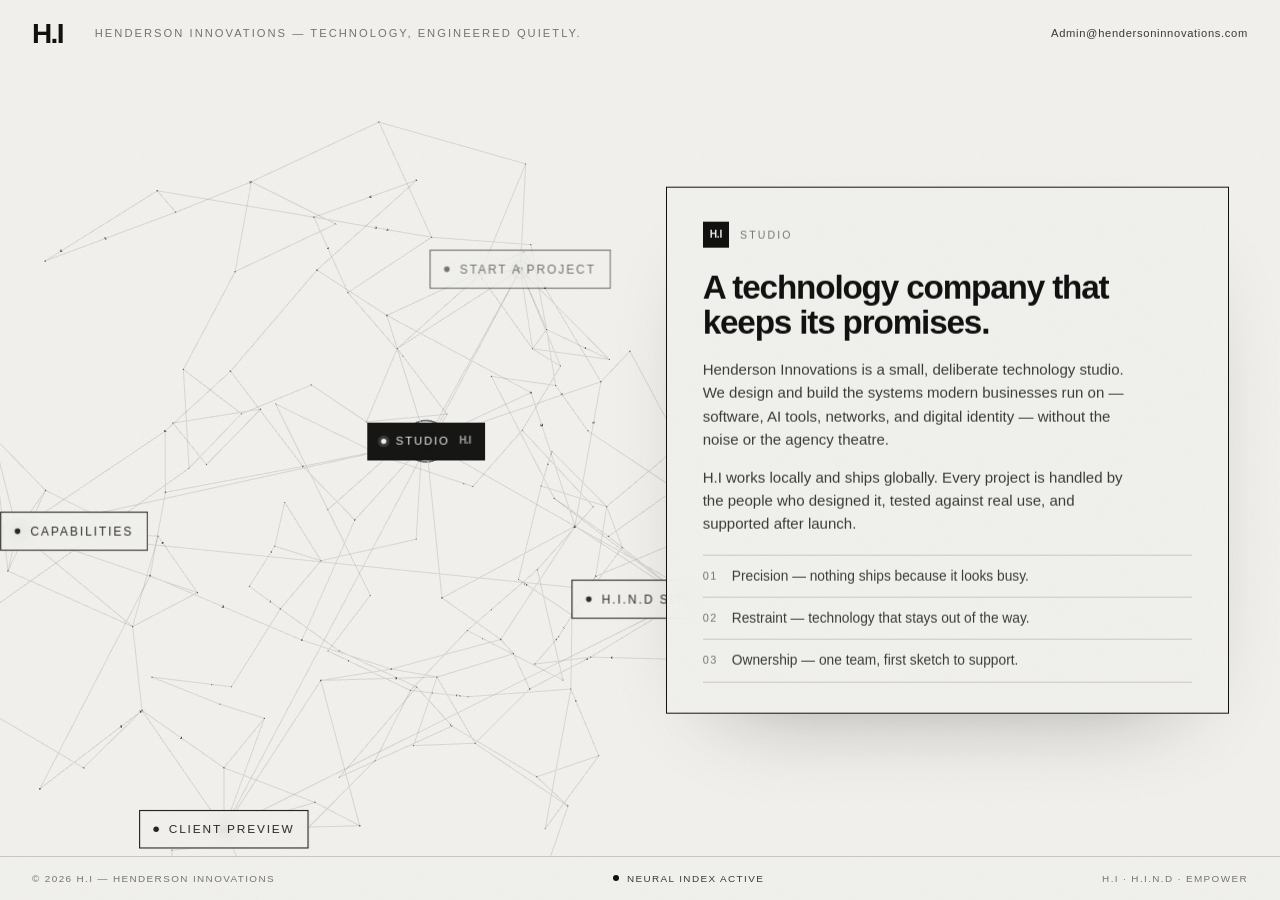
==== index.html @ 3e84b991 "H.I site with H.I.N.D server-authenticated previews (Cloudflare Worker)" ====
<!doctype html>
<html lang="en">
<head>
<meta charset="utf-8">
<meta name="viewport" content="width=device-width, initial-scale=1">
<meta name="theme-color" content="#f2f1ee">
<meta name="color-scheme" content="light">
<title>H.I — Henderson Innovations</title>
<meta name="description" content="H.I — Henderson Innovations. A technology studio in Henderson, Kentucky: software, AI, networks, and H.I.N.D — Henderson Innovations Net Development.">
<link rel="icon" href="data:image/svg+xml,%3Csvg xmlns='http://www.w3.org/2000/svg' viewBox='0 0 64 64'%3E%3Crect width='64' height='64' fill='%23f2f1ee'/%3E%3Ctext x='32' y='46' font-family='Helvetica,Arial,sans-serif' font-size='30' font-weight='700' text-anchor='middle' fill='%23111'%3EH.I%3C/text%3E%3C/svg%3E">
<link rel="stylesheet" href="./styles.css">
</head>
<body class="net-body">

<a class="skip-link" href="#panel">Skip to content</a>
<div class="grain" aria-hidden="true"></div>

<canvas id="hi-net" aria-hidden="true"></canvas>

<header class="net-header">
  <a class="brand" href="#" aria-label="H.I home" data-tab-link="studio"><span class="brand-mark">H.I</span></a>
  <p class="net-tagline">Henderson Innovations — technology, engineered quietly.</p>
  <a class="net-mail" href="mailto:Admin@hendersoninnovations.com">Admin@hendersoninnovations.com</a>
</header>

<nav class="node-labels" id="nodeLabels" aria-label="Sections">
  <button class="node-label" data-tab="studio" type="button"><span class="node-dot"></span><span class="node-text">Studio</span><span class="node-hi">H.I</span></button>
  <button class="node-label" data-tab="capabilities" type="button"><span class="node-dot"></span><span class="node-text">Capabilities</span><span class="node-hi">H.I</span></button>
  <button class="node-label" data-tab="hind" type="button"><span class="node-dot"></span><span class="node-text">H.I.N.D Site</span><span class="node-hi">H.I</span></button>
  <button class="node-label" data-tab="preview" type="button"><span class="node-dot"></span><span class="node-text">Client Preview</span><span class="node-hi">H.I</span></button>
  <button class="node-label" data-tab="contact" type="button"><span class="node-dot"></span><span class="node-text">Start a project</span><span class="node-hi">H.I</span></button>
</nav>

<main class="panel" id="panel">

  <section class="panel-view" data-panel="studio" aria-labelledby="studio-title">
    <div class="panel-label"><span>H.I</span> Studio</div>
    <h1 id="studio-title">A technology company that keeps its promises.</h1>
    <p>Henderson Innovations is a small, deliberate technology studio. We design and build the systems modern businesses run on — software, AI tools, networks, and digital identity — without the noise or the agency theatre.</p>
    <p>H.I works locally and ships globally. Every project is handled by the people who designed it, tested against real use, and supported after launch.</p>
    <ul class="panel-facts">
      <li><span>01</span> Precision — nothing ships because it looks busy.</li>
      <li><span>02</span> Restraint — technology that stays out of the way.</li>
      <li><span>03</span> Ownership — one team, first sketch to support.</li>
    </ul>
  </section>

  <section class="panel-view" data-panel="capabilities" aria-labelledby="cap-title" hidden>
    <div class="panel-label"><span>H.I</span> Capabilities</div>
    <h2 id="cap-title">Four disciplines. One standard.</h2>
    <ul class="cap-list">
      <li><span>H.I 01</span><div><h3>Software &amp; AI</h3><p>Applications, automation, and AI systems built around your operation.</p></div><button class="cap-go" data-goto="contact" type="button">↗</button></li>
      <li><span>H.I 02</span><div><h3>H.I.N.D Site</h3><p>Premium websites for small business, previewed before purchase.</p></div><a class="cap-go" href="hind.html">↗</a></li>
      <li><span>H.I 03</span><div><h3>Networks</h3><p>Connectivity and local infrastructure that simply keeps working.</p></div><button class="cap-go" data-goto="contact" type="button">↗</button></li>
      <li><span>H.I 04</span><div><h3>Identity &amp; Design</h3><p>Monochrome identity systems and interfaces with quiet detail.</p></div><button class="cap-go" data-goto="contact" type="button">↗</button></li>
    </ul>
  </section>

  <section class="panel-view" data-panel="hind" aria-labelledby="hind-title" hidden>
    <div class="panel-label"><span>H.I</span> Division</div>
    <h2 id="hind-title" class="hind-word">H.I.N.D Site</h2>
    <p class="panel-sub">Henderson Innovations Net Development — the web division of H.I.</p>
    <p>Seventy-five local business sites designed, built, and verified. Each one ships with research, a summary, and a private client preview before purchase.</p>
    <div class="stat-row">
      <div><strong>75</strong><span>sites built</span></div>
      <div><strong>08</strong><span>official sites verified</span></div>
      <div><strong>01</strong><span>town: Henderson</span></div>
    </div>
    <div class="panel-actions">
      <a class="btn btn-solid" href="hind.html">Enter H.I.N.D Site</a>
      <a class="btn btn-line" href="./client-preview/">Client preview</a>
    </div>
  </section>

  <section class="panel-view" data-panel="preview" aria-labelledby="preview-title" hidden>
    <div class="panel-label"><span>H.I</span> Client Preview</div>
    <h2 id="preview-title">See your site before you buy it.</h2>
    <p>Every H.I.N.D client receives a private login. Enter your credentials to walk through the finished site — real pages, real content, on any device.</p>
    <div class="panel-actions">
      <a class="btn btn-solid" href="./client-preview/">Enter preview</a>
      <a class="btn btn-line" href="#contact" data-goto="contact">Request access</a>
    </div>
    <p class="fine">Credentials are issued by your H.I contact. Lost them? Email <a href="mailto:Admin@hendersoninnovations.com">Admin@hendersoninnovations.com</a>.</p>
  </section>

  <section class="panel-view panel-view--chat" data-panel="contact" aria-labelledby="contact-title" hidden>
    <div class="panel-label"><span>H.I</span> Start a project</div>
    <h2 id="contact-title">Tell H.I what you're building.</h2>
    <div class="chat-widget" role="region" aria-label="Project intake chatbot">
      <div class="chat-header">
        <div class="chat-avatar" aria-hidden="true">H.I</div>
        <div>
          <div class="chat-title">Henderson Innovations</div>
          <div class="chat-status"><span class="dot"></span> Online · replies within a day</div>
        </div>
        <button class="chat-reset" id="chatReset" type="button" aria-label="Restart chat">Restart</button>
      </div>
      <div class="chat-messages" id="chatMessages" aria-live="polite"></div>
      <form class="chat-input-row" id="chatForm" autocomplete="off">
        <input id="chatInput" type="text" placeholder="Type your answer…" aria-label="Your answer" required>
        <button type="submit" class="chat-send" aria-label="Send">Send</button>
      </form>
    </div>
  </section>

</main>

<footer class="net-footer">
  <span>© <span id="year"></span> H.I — Henderson Innovations</span>
  <span class="net-status"><span class="pulse"></span> Neural index active</span>
  <span>H.I · H.I.N.D · Empower</span>
</footer>

<script src="./app.js"></script>
<script type="module" src="./main.js"></script>
</body>
</html>
---- styles.css ----
/* H.I — Henderson Innovations
   Monochrome editorial system. Paper, ink, hairlines, a neural index. */

:root{
  --paper:#f2f1ee;
  --paper-2:#e9e8e4;
  --ink:#111110;
  --ink-soft:#3a3a37;
  --muted:#76746e;
  --line:#c9c7c0;
  --line-strong:#111110;
  --max:1360px;
  --sans:"Helvetica Neue", Helvetica, Arial, "Segoe UI", sans-serif;
}

*{box-sizing:border-box}
html{scroll-behavior:smooth}
body{
  margin:0;
  font-family:var(--sans);
  color:var(--ink);
  background:var(--paper);
  line-height:1.55;
  -webkit-font-smoothing:antialiased;
  text-rendering:optimizeLegibility;
}
body.net-body{height:100vh;overflow:hidden}
::selection{background:var(--ink);color:var(--paper)}
img{max-width:100%;display:block}
a{color:inherit;text-decoration:none}
button{font:inherit;cursor:pointer;border:none;background:none;color:inherit}
ul,ol{margin:0;padding:0;list-style:none}
h1,h2,h3{font-weight:600;line-height:1.06;margin:0;letter-spacing:-.025em}
p{margin:0 0 1rem;color:var(--ink-soft)}
em{font-style:normal;border-bottom:2px solid var(--ink)}
[hidden]{display:none !important}

.grain{
  position:fixed;inset:0;z-index:999;pointer-events:none;opacity:.2;
  background-image:url("data:image/svg+xml,%3Csvg xmlns='http://www.w3.org/2000/svg' width='140' height='140'%3E%3Cfilter id='n'%3E%3CfeTurbulence type='fractalNoise' baseFrequency='.85' numOctaves='3' stitchTiles='stitch'/%3E%3C/filter%3E%3Crect width='140' height='140' filter='url(%23n)' opacity='.28'/%3E%3C/svg%3E");
  mix-blend-mode:multiply;
}

.container{max-width:var(--max);margin:0 auto;padding:0 32px}
.skip-link{position:absolute;left:-9999px;top:0;background:var(--ink);color:var(--paper);padding:10px 14px;z-index:1000}
.skip-link:focus{left:0}

/* ---------------- neural canvas ---------------- */
#hi-net{position:fixed;inset:0;width:100%;height:100%;z-index:0;pointer-events:none}

.net-header{
  position:fixed;top:0;left:0;right:0;z-index:20;
  display:flex;align-items:center;gap:24px;
  padding:20px 32px;pointer-events:none;
}
.net-header a{pointer-events:auto}
.brand{display:flex;align-items:baseline}
.brand-mark{font-size:1.75rem;font-weight:700;letter-spacing:-.06em;line-height:1}
.net-tagline{
  margin:0 auto 0 8px;font-size:.7rem;letter-spacing:.18em;text-transform:uppercase;
  color:var(--muted);white-space:nowrap;overflow:hidden;text-overflow:ellipsis;
}
.net-mail{font-size:.7rem;letter-spacing:.06em;color:var(--ink-soft);border-bottom:1px solid transparent}
.net-mail:hover{border-color:var(--ink)}

.node-labels{position:fixed;inset:0;z-index:6;pointer-events:none}
.node-label{
  position:absolute;display:inline-flex;align-items:center;gap:9px;
  transform:translate(-50%,-50%) scale(var(--s,1));
  transform-origin:center;white-space:nowrap;pointer-events:auto;
  padding:8px 12px;border:1px solid var(--line-strong);background:rgba(242,241,238,.9);
  font-size:.67rem;letter-spacing:.16em;text-transform:uppercase;
  transition:background .2s,color .2s,border-color .2s,opacity .2s;
  backdrop-filter:blur(6px);
}
.node-label:hover{background:var(--ink);color:var(--paper)}
.node-dot{width:5px;height:5px;border-radius:50%;background:var(--ink);flex:0 0 auto}
.node-label:hover .node-dot{background:var(--paper)}
.node-hi{display:none;font-weight:700;letter-spacing:-.04em;font-size:.6rem;opacity:.65}
.node-label.is-active{background:var(--ink);color:var(--paper);border-color:var(--ink)}
.node-label.is-active .node-dot{background:var(--paper);box-shadow:0 0 0 3px rgba(242,241,238,.16)}
.node-label.is-active .node-hi{display:inline}

/* ---------------- panel ---------------- */
.panel{
  position:fixed;z-index:10;right:4vw;top:50%;transform:translateY(-50%);
  width:min(44vw,570px);max-height:76vh;overflow:auto;
  background:rgba(242,241,238,.93);backdrop-filter:blur(18px);
  border:1px solid var(--line-strong);
  padding:34px 36px 30px;
  box-shadow:0 40px 90px -60px rgba(17,17,16,.45);
  scrollbar-width:thin;
}
.panel-label{
  display:flex;align-items:center;gap:11px;margin-bottom:22px;
  font-size:.66rem;letter-spacing:.2em;text-transform:uppercase;color:var(--muted);
}
.panel-label span{
  display:inline-grid;place-items:center;background:var(--ink);color:var(--paper);
  font-size:.64rem;font-weight:700;letter-spacing:-.02em;padding:5px 7px;
}
.panel h1{font-size:clamp(1.9rem,2.6vw,2.7rem);margin-bottom:1.1rem;letter-spacing:-.035em}
.panel h2{font-size:clamp(1.7rem,2.4vw,2.4rem);margin-bottom:1rem;letter-spacing:-.03em}
.panel p{font-size:.94rem;max-width:52ch;margin-bottom:.9rem}
.panel-view{animation:none}
.panel-enter{animation:panelIn .5s cubic-bezier(.2,.7,.2,1) both}
@keyframes panelIn{from{opacity:0;transform:translateY(10px)}to{opacity:1;transform:none}}

.panel-facts{margin-top:1.2rem;border-top:1px solid var(--line)}
.panel-facts li{
  display:flex;gap:14px;padding:10px 0;border-bottom:1px solid var(--line);
  font-size:.86rem;color:var(--ink-soft);
}
.panel-facts span{font-size:.68rem;letter-spacing:.14em;color:var(--muted);padding-top:2px}

.cap-list{border-top:1px solid var(--line-strong);margin-top:1.2rem}
.cap-list li{display:flex;align-items:center;gap:18px;padding:14px 0;border-bottom:1px solid var(--line)}
.cap-list li>span{font-size:.66rem;letter-spacing:.14em;color:var(--muted);width:52px;flex:0 0 auto}
.cap-list li>div{flex:1;min-width:0}
.cap-list h3{font-size:1rem;margin-bottom:2px}
.cap-list p{font-size:.82rem;margin:0;color:var(--muted)}
.cap-go{
  font-size:1rem;width:34px;height:34px;display:grid;place-items:center;
  border:1px solid var(--line);transition:background .2s,color .2s,border-color .2s;flex:0 0 auto;
}
.cap-go:hover{background:var(--ink);color:var(--paper);border-color:var(--ink)}

.hind-word{letter-spacing:-.05em}
.panel-sub{font-size:.92rem;color:var(--ink);margin-bottom:1rem}
.stat-row{display:grid;grid-template-columns:repeat(3,1fr);border-top:1px solid var(--line-strong);margin:1.4rem 0}
.stat-row>div{padding:14px 14px 12px 0;border-right:1px solid var(--line)}
.stat-row>div:last-child{border-right:0}
.stat-row strong{display:block;font-size:1.9rem;font-weight:600;letter-spacing:-.04em;line-height:1}
.stat-row span{font-size:.68rem;letter-spacing:.12em;text-transform:uppercase;color:var(--muted)}
.panel-actions{display:flex;gap:10px;flex-wrap:wrap;margin-top:1.3rem}
.fine{font-size:.76rem;color:var(--muted);margin-top:1.2rem}
.fine a{border-bottom:1px solid var(--ink);color:var(--ink)}

/* ---------------- buttons ---------------- */
.btn{
  display:inline-flex;align-items:center;gap:10px;justify-content:center;
  padding:13px 20px;font-size:.7rem;letter-spacing:.14em;text-transform:uppercase;
  border:1px solid var(--ink);transition:background .2s,color .2s,transform .2s;
}
.btn-solid{background:var(--ink);color:var(--paper)}
.btn-solid:hover{transform:translateY(-2px)}
.btn-line{background:transparent;color:var(--ink)}
.btn-line:hover{background:var(--ink);color:var(--paper)}

/* ---------------- chat ---------------- */
.panel-view--chat h2{margin-bottom:1rem}
.chat-widget{border:1px solid var(--line-strong);display:flex;flex-direction:column;height:340px;background:var(--paper)}
.chat-header{display:flex;align-items:center;gap:12px;padding:12px 14px;border-bottom:1px solid var(--line-strong)}
.chat-avatar{width:38px;height:38px;display:grid;place-items:center;background:var(--ink);color:var(--paper);font-size:.66rem;font-weight:700;letter-spacing:-.04em}
.chat-title{font-size:.84rem;font-weight:600}
.chat-status{font-size:.66rem;color:var(--muted);display:flex;align-items:center;gap:6px}
.dot{width:5px;height:5px;background:var(--ink);display:inline-block;border-radius:50%}
.chat-reset{margin-left:auto;font-size:.62rem;letter-spacing:.12em;text-transform:uppercase;color:var(--muted);border-bottom:1px solid transparent}
.chat-reset:hover{color:var(--ink);border-color:var(--ink)}
.chat-messages{flex:1;overflow-y:auto;padding:14px;display:flex;flex-direction:column;gap:9px}
.msg{max-width:86%;padding:9px 12px;font-size:.84rem;line-height:1.45;animation:pop .2s ease}
.msg.bot{align-self:flex-start;background:var(--paper-2);color:var(--ink);border:1px solid var(--line)}
.msg.user{align-self:flex-end;background:var(--ink);color:var(--paper)}
.msg.typing{align-self:flex-start;background:transparent;border:1px dashed var(--line);color:var(--muted);font-size:.78rem}
.msg a{color:inherit;text-decoration:underline;text-underline-offset:3px}
@keyframes pop{from{opacity:0;transform:translateY(4px)}to{opacity:1;transform:none}}
.chat-input-row{display:flex;border-top:1px solid var(--line-strong)}
#chatInput{flex:1;padding:13px 14px;border:0;background:transparent;font:inherit;font-size:.86rem;outline:none;color:var(--ink)}
#chatInput::placeholder{color:var(--muted)}
.chat-send{padding:0 20px;background:var(--ink);color:var(--paper);font-size:.64rem;letter-spacing:.14em;text-transform:uppercase}
.chat-send:hover{opacity:.85}
.summary{background:var(--paper-2);border:1px solid var(--line);padding:12px 14px;font-size:.8rem;white-space:pre-wrap;margin-top:6px;overflow-x:auto}
.summary-actions{display:flex;gap:8px;margin-top:8px;flex-wrap:wrap}
.summary-actions .btn{padding:8px 12px;font-size:.62rem}
.msg .btn-primary,.summary-actions .btn-primary{background:var(--ink);color:var(--paper);border:1px solid var(--ink)}
.msg .btn-ghost,.summary-actions .btn-ghost{background:transparent;color:var(--ink);border:1px solid var(--ink)}

/* ---------------- footer ---------------- */
.net-footer{
  position:fixed;left:0;right:0;bottom:0;z-index:20;
  display:flex;justify-content:space-between;gap:18px;
  padding:14px 32px;font-size:.62rem;letter-spacing:.14em;text-transform:uppercase;color:var(--muted);
  border-top:1px solid var(--line);background:rgba(242,241,238,.86);backdrop-filter:blur(10px);
}
.net-status{display:flex;align-items:center;gap:8px;color:var(--ink-soft)}
.pulse{width:6px;height:6px;border-radius:50%;background:var(--ink);animation:pulse 2.4s ease-in-out infinite}
@keyframes pulse{0%,100%{opacity:.25}50%{opacity:1}}

/* ---------------- document pages (H.I.N.D) ---------------- */
.doc{overflow-x:hidden}
.doc .topbar{position:sticky;top:0;z-index:50;background:rgba(242,241,238,.92);backdrop-filter:blur(10px);border-bottom:1px solid var(--line)}
.nav{display:flex;align-items:center;gap:26px;padding:16px 0}
.nav-links{display:flex;gap:24px;margin-left:auto;font-size:.72rem;letter-spacing:.16em;text-transform:uppercase}
.nav-links a{color:var(--ink-soft);padding-bottom:3px;border-bottom:1px solid transparent}
.nav-links a:hover{color:var(--ink);border-color:var(--ink)}
.nav-cta{font-size:.66rem;letter-spacing:.14em;text-transform:uppercase;border:1px solid var(--ink);padding:9px 14px}
.nav-cta:hover{background:var(--ink);color:var(--paper)}

.doc-hero{padding:clamp(48px,8vw,110px) 0 clamp(40px,6vw,80px);border-bottom:1px solid var(--line)}
.doc-lockup{display:flex;align-items:flex-end;gap:clamp(24px,4vw,64px);flex-wrap:wrap;margin-bottom:clamp(30px,5vw,60px)}
.doc-mark{font-size:clamp(4.5rem,13vw,12rem);line-height:.8;font-weight:700;letter-spacing:-.075em}
.doc-meta{padding-bottom:8px}
.doc-name{font-size:clamp(.72rem,1.1vw,.9rem);letter-spacing:.3em;text-transform:uppercase;margin:0 0 .6rem;color:var(--ink)}
.doc-sub{font-size:clamp(1.2rem,2.4vw,2rem);font-weight:300;margin:0;color:var(--ink)}
.doc-hero h1{max-width:16ch;margin:1.2rem 0 1.2rem}
.doc-hero .lede{font-size:1.05rem;max-width:60ch}
.eyebrow{font-size:.7rem;letter-spacing:.2em;text-transform:uppercase;color:var(--muted);margin:0 0 1rem}
.doc-actions{display:flex;gap:12px;flex-wrap:wrap;margin-top:1.6rem}

.doc-section{padding:clamp(56px,7vw,96px) 0;border-bottom:1px solid var(--line)}
.doc-label{display:flex;align-items:center;gap:11px;margin-bottom:2rem;font-size:.66rem;letter-spacing:.2em;text-transform:uppercase;color:var(--muted)}
.doc-label span{background:var(--ink);color:var(--paper);padding:5px 7px;font-weight:700;letter-spacing:-.02em;font-size:.64rem}
.doc-section h2{max-width:22ch;margin-bottom:2rem}
.doc-grid{display:grid;grid-template-columns:repeat(3,1fr);border-top:1px solid var(--line-strong)}
.doc-grid>div{padding:22px 26px 10px 0;border-right:1px solid var(--line)}
.doc-grid>div:last-child{border-right:0}
.doc-grid h3{margin-bottom:6px}
.doc-grid p{font-size:.88rem;margin:0;color:var(--muted)}

.stat-band{display:grid;grid-template-columns:repeat(3,1fr);border-top:1px solid var(--line-strong);border-bottom:1px solid var(--line)}
.stat-band>div{padding:26px 26px 22px 0;border-right:1px solid var(--line)}
.stat-band>div:last-child{border-right:0}
.stat-band strong{display:block;font-size:clamp(2.2rem,5vw,4rem);font-weight:600;letter-spacing:-.05em;line-height:1}
.stat-band span{font-size:.68rem;letter-spacing:.14em;text-transform:uppercase;color:var(--muted)}

.client-marquee{overflow:hidden;border-bottom:1px solid var(--line);padding:16px 0;background:var(--paper-2)}
.client-track{display:flex;gap:48px;width:max-content;animation:marquee 60s linear infinite;white-space:nowrap;font-size:.72rem;letter-spacing:.16em;text-transform:uppercase;color:var(--ink-soft);padding-left:32px}
@keyframes marquee{from{transform:translateX(0)}to{transform:translateX(-50%)}}

.doc-footer{background:var(--ink);color:var(--paper);padding:clamp(40px,6vw,70px) 0 26px}
.doc-footer .footer-top{display:flex;align-items:flex-end;justify-content:space-between;gap:32px;flex-wrap:wrap;margin-bottom:36px}
.doc-footer .footer-mark{font-size:clamp(5rem,14vw,11rem);font-weight:700;letter-spacing:-.075em;line-height:.75}
.doc-footer .footer-meta{text-align:right}
.doc-footer .footer-brand{font-size:.72rem;letter-spacing:.3em;text-transform:uppercase;margin-bottom:10px}
.doc-footer .footer-copy{color:#a9a7a0;font-size:.85rem;margin:0 0 8px}
.doc-footer .footer-mail{border-bottom:1px solid var(--paper);padding-bottom:2px;font-size:.9rem}
.doc-footer .footer-bottom{display:flex;justify-content:space-between;gap:16px;flex-wrap:wrap;border-top:1px solid rgba(242,241,238,.22);padding-top:16px;font-size:.62rem;letter-spacing:.14em;text-transform:uppercase;color:#a9a7a0}

/* ---------------- focus ---------------- */
a:focus-visible,button:focus-visible,input:focus-visible{outline:1px solid var(--ink);outline-offset:3px}
.doc-footer a:focus-visible{outline-color:var(--paper)}

/* ---------------- responsive ---------------- */
@media (max-width:1100px){
  .panel{width:min(48vw,540px);right:3vw;padding:28px 30px}
  .net-tagline{display:none}
}
@media (max-width:900px){
  body.net-body{overflow:auto}
  .panel{
    position:fixed;left:0;right:0;bottom:44px;top:auto;transform:none;
    width:100%;max-height:56vh;border-left:0;border-right:0;
  }
  .net-footer{position:fixed}
  .node-label{padding:7px 10px;font-size:.6rem}
  .doc-grid,.stat-band{grid-template-columns:1fr}
  .doc-grid>div,.stat-band>div{border-right:0;border-top:1px solid var(--line);padding:16px 0}
  .doc-grid>div:first-child,.stat-band>div:first-child{border-top:0}
  .nav-links{display:none}
  .doc-footer .footer-meta{text-align:left}
}
@media (max-width:560px){
  .net-header{padding:16px 20px}
  .net-mail{display:none}
  .panel{padding:22px 20px;max-height:58vh;bottom:40px}
  .net-footer{padding:11px 20px;font-size:.56rem}
  .net-footer span:first-child{display:none}
  .stat-row strong{font-size:1.5rem}
  .nav-cta{display:none}
  .container{padding:0 20px}
}
@media (prefers-reduced-motion:reduce){
  html{scroll-behavior:auto}
  .client-track,.marquee-track{animation:none}
  .msg{animation:none}
  .pulse{animation:none}
  .panel-enter{animation:none}
}
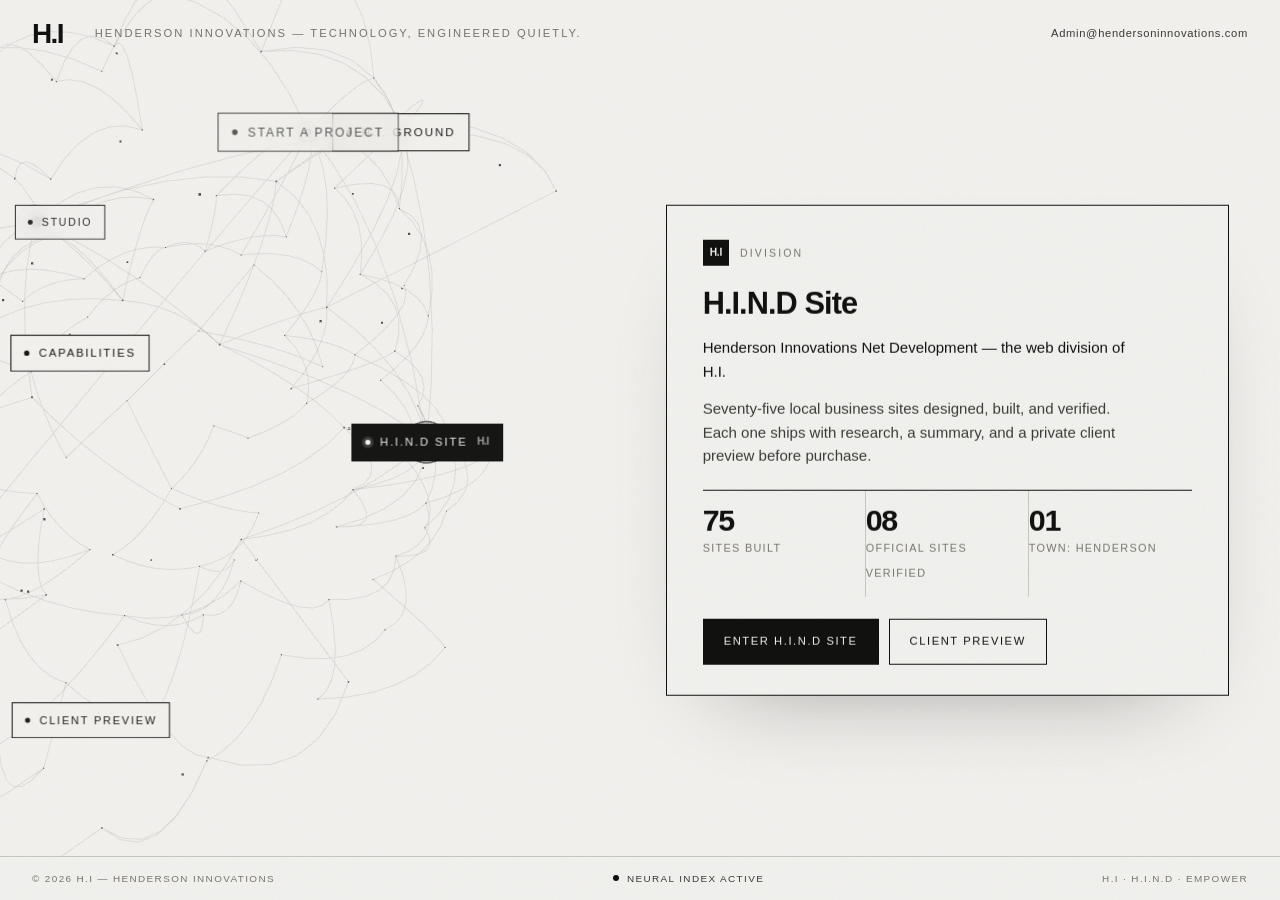
==== commit f5da159b: "Secure H.I.N.D previews, H.I. Ground focus, smoother/mobile neural navigation" ====
--- a/index.html
+++ b/index.html
@@ -23,10 +23,20 @@
   <a class="net-mail" href="mailto:Admin@hendersoninnovations.com">Admin@hendersoninnovations.com</a>
 </header>
 
+<nav class="mobile-tabs" aria-label="Sections">
+  <button data-tab="hind" type="button">H.I.N.D Site</button>
+  <button data-tab="ground" type="button">H.I. Ground</button>
+  <button data-tab="studio" type="button">Studio</button>
+  <button data-tab="capabilities" type="button">Capabilities</button>
+  <button data-tab="preview" type="button">Preview</button>
+  <button data-tab="contact" type="button">Start</button>
+</nav>
+
 <nav class="node-labels" id="nodeLabels" aria-label="Sections">
   <button class="node-label" data-tab="studio" type="button"><span class="node-dot"></span><span class="node-text">Studio</span><span class="node-hi">H.I</span></button>
   <button class="node-label" data-tab="capabilities" type="button"><span class="node-dot"></span><span class="node-text">Capabilities</span><span class="node-hi">H.I</span></button>
   <button class="node-label" data-tab="hind" type="button"><span class="node-dot"></span><span class="node-text">H.I.N.D Site</span><span class="node-hi">H.I</span></button>
+  <button class="node-label" data-tab="ground" type="button"><span class="node-dot"></span><span class="node-text">H.I. Ground</span><span class="node-hi">H.I</span></button>
   <button class="node-label" data-tab="preview" type="button"><span class="node-dot"></span><span class="node-text">Client Preview</span><span class="node-hi">H.I</span></button>
   <button class="node-label" data-tab="contact" type="button"><span class="node-dot"></span><span class="node-text">Start a project</span><span class="node-hi">H.I</span></button>
 </nav>
@@ -72,6 +82,17 @@
     </div>
   </section>
 
+  <section class="panel-view" data-panel="ground" aria-labelledby="ground-title" hidden>
+    <div class="panel-label"><span>H.I</span> Internal</div>
+    <h2 id="ground-title">H.I. Ground</h2>
+    <p class="panel-sub">Client relations workspace — private to staff.</p>
+    <p>Every client, preview login, appointment, task, and research file in one ledger. Protected by staff credentials; never public.</p>
+    <div class="panel-actions">
+      <a class="btn btn-solid" href="http://localhost:9100/" target="_blank" rel="noopener">Sign in to H.I. Ground</a>
+    </div>
+    <p class="fine">Local-only. Available on this Mac at <code>localhost:9100</code>.</p>
+  </section>
+
   <section class="panel-view" data-panel="preview" aria-labelledby="preview-title" hidden>
     <div class="panel-label"><span>H.I</span> Client Preview</div>
     <h2 id="preview-title">See your site before you buy it.</h2>
--- a/styles.css
+++ b/styles.css
@@ -276,3 +276,30 @@
   .pulse{animation:none}
   .panel-enter{animation:none}
 }
+
+/* mobile section rail — the network labels are replaced by a usable chip rail */
+.mobile-tabs{display:none}
+.node-label{transition:left .12s linear, top .12s linear, background .2s, color .2s, border-color .2s, opacity .2s}
+@media (max-width:900px){
+  .node-labels{display:none}
+  .mobile-tabs{
+    display:flex;position:fixed;left:0;right:0;top:64px;z-index:14;gap:7px;
+    padding:9px 16px;overflow-x:auto;scrollbar-width:none;-webkit-overflow-scrolling:touch;
+    background:rgba(242,241,238,.94);backdrop-filter:blur(10px);border-bottom:1px solid var(--line);
+  }
+  .mobile-tabs::-webkit-scrollbar{display:none}
+  .mobile-tabs button{
+    flex:0 0 auto;white-space:nowrap;font-size:.6rem;letter-spacing:.13em;text-transform:uppercase;
+    padding:9px 11px;border:1px solid var(--line);color:var(--ink-soft);background:transparent;
+  }
+  .mobile-tabs button.is-active{background:var(--ink);color:var(--paper);border-color:var(--ink)}
+  .panel{
+    bottom:40px;max-height:calc(100vh - 210px);padding:24px 20px 26px;
+    border-left:0;border-right:0;border-bottom:0;
+  }
+  .panel h1{font-size:1.65rem}
+  .panel h2{font-size:1.5rem}
+  .panel p{font-size:.9rem}
+  .chat-widget{height:300px}
+  .node-labels{pointer-events:none}
+}
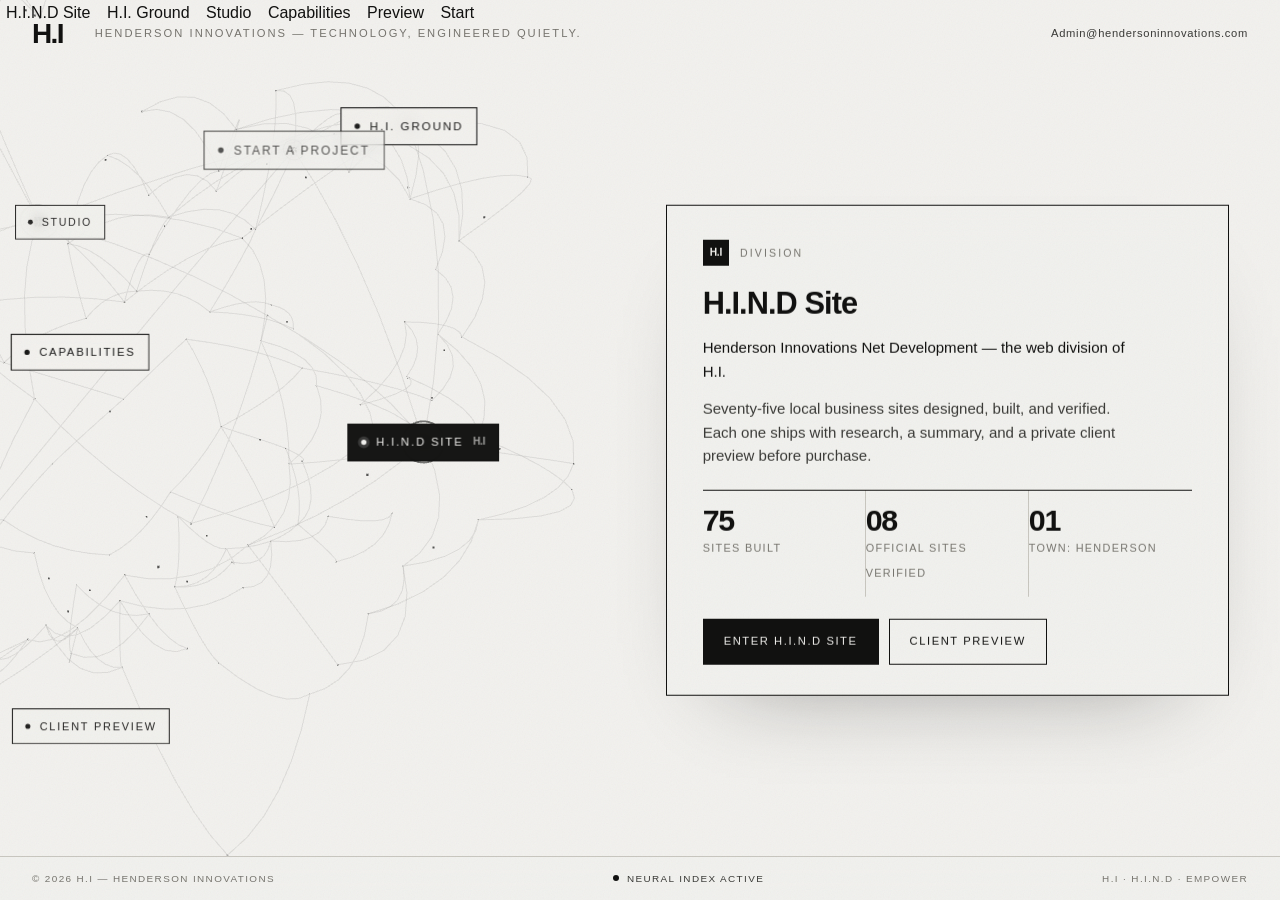
==== commit 3e1230d9: "Rebuild mobile layout: scroll hero, sticky section rail, content sheet" ====
--- a/index.html
+++ b/index.html
@@ -40,6 +40,14 @@
   <button class="node-label" data-tab="preview" type="button"><span class="node-dot"></span><span class="node-text">Client Preview</span><span class="node-hi">H.I</span></button>
   <button class="node-label" data-tab="contact" type="button"><span class="node-dot"></span><span class="node-text">Start a project</span><span class="node-hi">H.I</span></button>
 </nav>
+
+<div class="mobile-hero" aria-hidden="true">
+  <p class="mh-hi">H.I</p>
+  <span class="mh-rule"></span>
+  <p class="mh-name">Henderson Innovations</p>
+  <p class="mh-sub">Empower</p>
+  <p class="mh-hint">Scroll to explore <span aria-hidden="true">↓</span></p>
+</div>
 
 <main class="panel" id="panel">
 
--- a/styles.css
+++ b/styles.css
@@ -277,15 +277,24 @@
   .panel-enter{animation:none}
 }
 
-/* mobile section rail — the network labels are replaced by a usable chip rail */
-.mobile-tabs{display:none}
-.node-label{transition:left .12s linear, top .12s linear, background .2s, color .2s, border-color .2s, opacity .2s}
+/* mobile — scroll-based hero and sheet */
+.mobile-hero{display:none}
 @media (max-width:900px){
-  .node-labels{display:none}
+  body.net-body{height:auto;overflow-y:auto;overflow-x:hidden}
+  #hi-net{position:fixed;height:100svh}
+  .net-header{
+    position:sticky;top:0;z-index:22;padding:14px 20px;gap:10px;
+    background:rgba(242,241,238,.94);backdrop-filter:blur(8px);
+    border-bottom:1px solid var(--line);
+  }
+  .brand-mark{font-size:1.55rem}
+  .net-tagline,.net-mail{display:none}
+  .net-header .brand{margin-right:auto}
+
   .mobile-tabs{
-    display:flex;position:fixed;left:0;right:0;top:64px;z-index:14;gap:7px;
+    display:flex;position:sticky;top:57px;z-index:21;gap:7px;
     padding:9px 16px;overflow-x:auto;scrollbar-width:none;-webkit-overflow-scrolling:touch;
-    background:rgba(242,241,238,.94);backdrop-filter:blur(10px);border-bottom:1px solid var(--line);
+    background:rgba(242,241,238,.96);backdrop-filter:blur(8px);border-bottom:1px solid var(--line);
   }
   .mobile-tabs::-webkit-scrollbar{display:none}
   .mobile-tabs button{
@@ -293,13 +302,40 @@
     padding:9px 11px;border:1px solid var(--line);color:var(--ink-soft);background:transparent;
   }
   .mobile-tabs button.is-active{background:var(--ink);color:var(--paper);border-color:var(--ink)}
+
+  .mobile-hero{
+    display:flex;flex-direction:column;justify-content:center;
+    min-height:calc(88svh - 115px);padding:0 20px 18px;position:relative;z-index:1;pointer-events:none;
+  }
+  .mh-hi{font-size:clamp(7.5rem,42vw,14rem);line-height:.75;font-weight:700;letter-spacing:-.08em;margin:0;color:var(--ink)}
+  .mh-rule{display:block;height:1px;background:var(--ink);width:100%;margin:20px 0 16px}
+  .mh-name{font-size:.68rem;letter-spacing:.32em;text-transform:uppercase;margin:0 0 6px;color:var(--ink)}
+  .mh-sub{font-size:clamp(1.5rem,7vw,2.2rem);font-weight:300;margin:0;color:var(--ink)}
+  .mh-hint{margin:auto 0 10px;font-size:.6rem;letter-spacing:.2em;text-transform:uppercase;color:var(--muted)}
+  .mh-hint span{color:var(--ink)}
+
+  .node-labels{display:none}
   .panel{
-    bottom:40px;max-height:calc(100vh - 210px);padding:24px 20px 26px;
-    border-left:0;border-right:0;border-bottom:0;
-  }
-  .panel h1{font-size:1.65rem}
-  .panel h2{font-size:1.5rem}
+    position:relative;z-index:2;left:auto;right:auto;top:auto;bottom:auto;transform:none;
+    width:auto;max-height:none;overflow:visible;margin:0 12px 18px;padding:24px 20px 26px;
+    background:var(--paper);backdrop-filter:none;box-shadow:none;border:1px solid var(--ink);
+    scroll-margin-top:120px;
+  }
+  .panel h1{font-size:1.62rem;line-height:1.1}
+  .panel h2{font-size:1.5rem;line-height:1.12}
   .panel p{font-size:.9rem}
-  .chat-widget{height:300px}
-  .node-labels{pointer-events:none}
-}
+  .panel-label{margin-bottom:16px}
+  .panel-actions{flex-direction:column;align-items:stretch}
+  .panel-actions .btn{width:100%}
+  .stat-row strong{font-size:1.55rem}
+  .cap-list li{gap:12px;padding:12px 0}
+  .cap-list p{font-size:.78rem}
+  .chat-widget{height:330px}
+  .net-footer{position:static;background:var(--ink);color:#a9a7a0;border-top:0;padding:16px 20px;font-size:.55rem}
+  .net-footer .net-status{color:#d8d6cf}
+  .net-footer .pulse{background:var(--paper)}
+  .net-footer span:first-child{display:none}
+}
+@media (max-width:560px){
+  .panel{margin:0 0 0;border-left:0;border-right:0;border-bottom:0;padding:22px 20px 26px}
+}
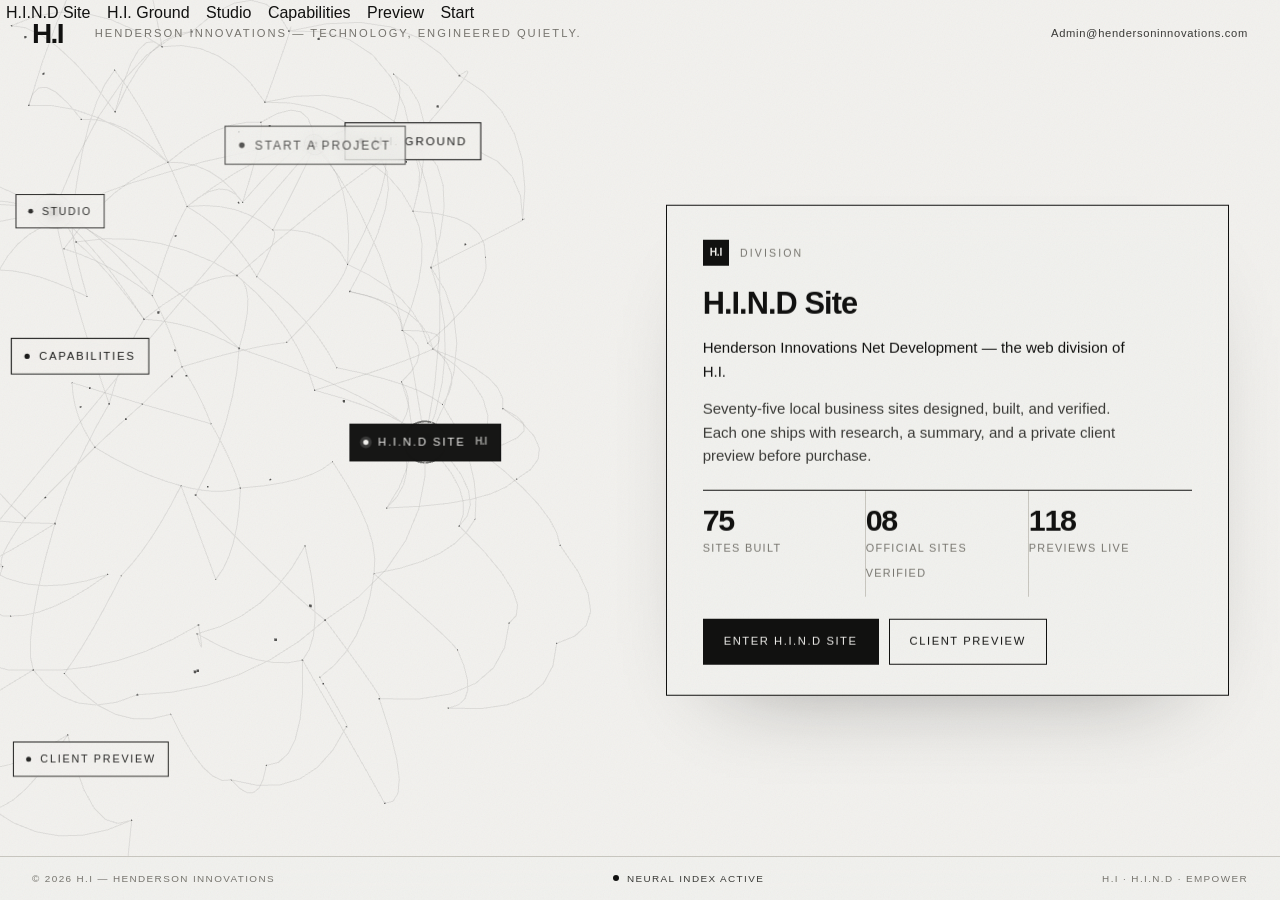
==== commit 96bcef4c: "Migrate previews to Cloudflare Pages, 118 client previews, funnel CRM link" ====
--- a/index.html
+++ b/index.html
@@ -82,7 +82,7 @@
     <div class="stat-row">
       <div><strong>75</strong><span>sites built</span></div>
       <div><strong>08</strong><span>official sites verified</span></div>
-      <div><strong>01</strong><span>town: Henderson</span></div>
+      <div><strong>118</strong><span>previews live</span></div>
     </div>
     <div class="panel-actions">
       <a class="btn btn-solid" href="hind.html">Enter H.I.N.D Site</a>
@@ -96,9 +96,9 @@
     <p class="panel-sub">Client relations workspace — private to staff.</p>
     <p>Every client, preview login, appointment, task, and research file in one ledger. Protected by staff credentials; never public.</p>
     <div class="panel-actions">
-      <a class="btn btn-solid" href="http://localhost:9100/" target="_blank" rel="noopener">Sign in to H.I. Ground</a>
+      <a class="btn btn-solid" href="https://aegons-mac-mini.tail44007b.ts.net/" target="_blank" rel="noopener">Sign in to H.I. Ground</a>
     </div>
-    <p class="fine">Local-only. Available on this Mac at <code>localhost:9100</code>.</p>
+    <p class="fine">Staff access only. Credentials are issued by H.I.</p>
   </section>
 
   <section class="panel-view" data-panel="preview" aria-labelledby="preview-title" hidden>
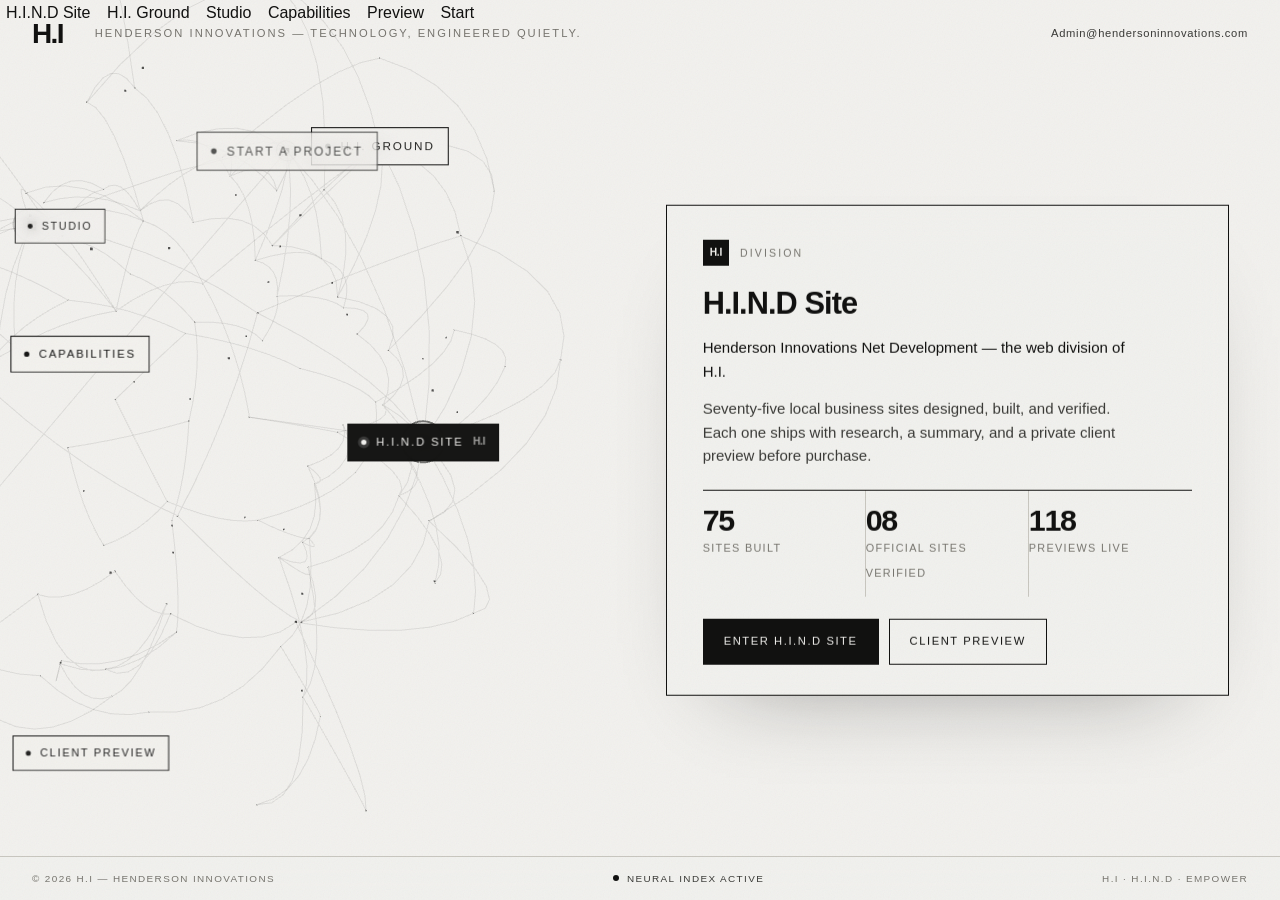
==== commit e102f88a: "Point H.I. Ground button at the live CRM funnel URL" ====
--- a/index.html
+++ b/index.html
@@ -96,7 +96,7 @@
     <p class="panel-sub">Client relations workspace — private to staff.</p>
     <p>Every client, preview login, appointment, task, and research file in one ledger. Protected by staff credentials; never public.</p>
     <div class="panel-actions">
-      <a class="btn btn-solid" href="https://aegons-mac-mini.tail44007b.ts.net/" target="_blank" rel="noopener">Sign in to H.I. Ground</a>
+      <a class="btn btn-solid" href="https://aegons-mac-mini-1.tail44007b.ts.net/" target="_blank" rel="noopener">Sign in to H.I. Ground</a>
     </div>
     <p class="fine">Staff access only. Credentials are issued by H.I.</p>
   </section>
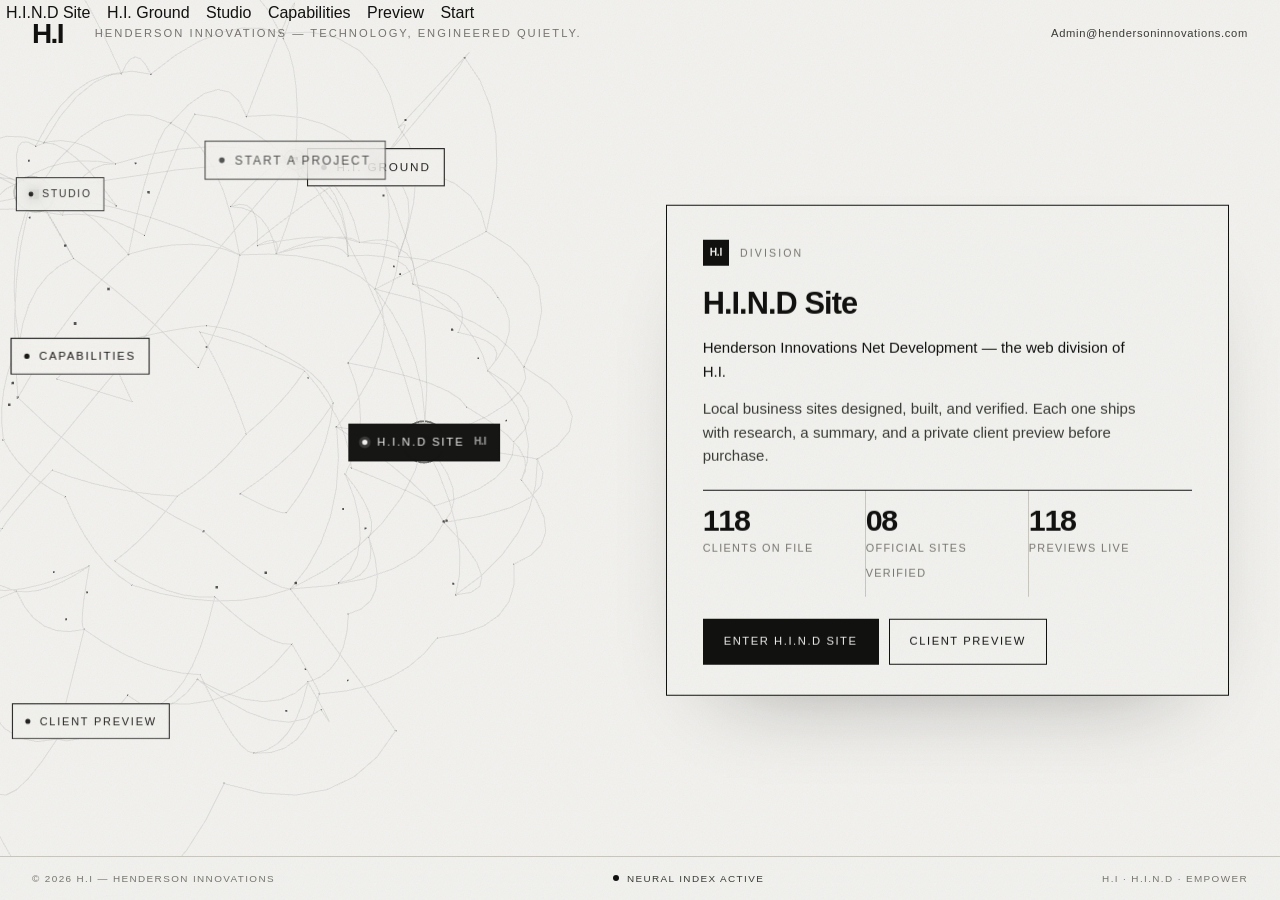
==== commit 236e6d8c: "Remove 75 from H.I.N.D surfaces" ====
--- a/index.html
+++ b/index.html
@@ -78,9 +78,9 @@
     <div class="panel-label"><span>H.I</span> Division</div>
     <h2 id="hind-title" class="hind-word">H.I.N.D Site</h2>
     <p class="panel-sub">Henderson Innovations Net Development — the web division of H.I.</p>
-    <p>Seventy-five local business sites designed, built, and verified. Each one ships with research, a summary, and a private client preview before purchase.</p>
+    <p>Local business sites designed, built, and verified. Each one ships with research, a summary, and a private client preview before purchase.</p>
     <div class="stat-row">
-      <div><strong>75</strong><span>sites built</span></div>
+      <div><strong>118</strong><span>clients on file</span></div>
       <div><strong>08</strong><span>official sites verified</span></div>
       <div><strong>118</strong><span>previews live</span></div>
     </div>
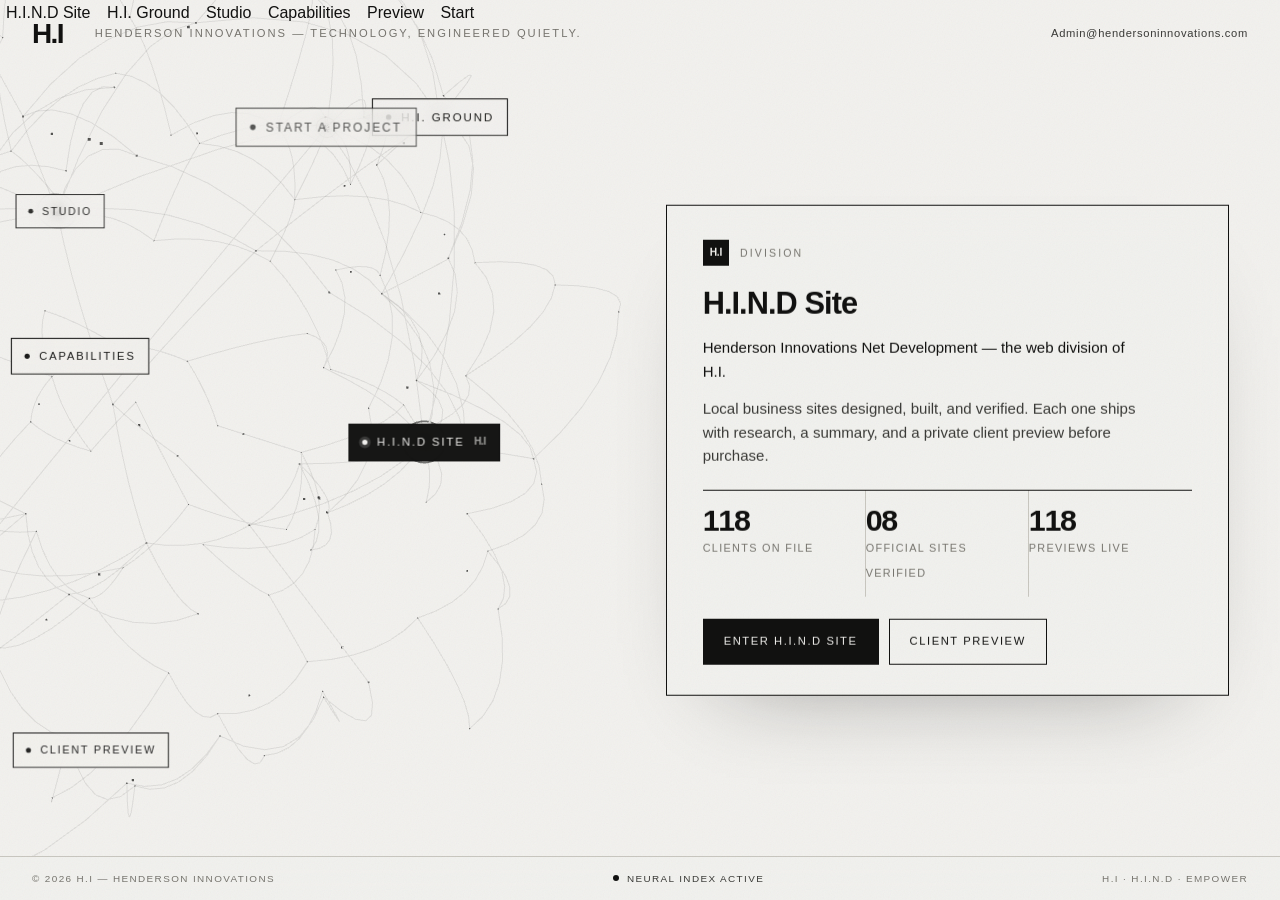
==== commit 8868633c: "Replace social card with reference H.I mark (1200x630)" ====
--- a/index.html
+++ b/index.html
@@ -9,6 +9,25 @@
 <meta name="description" content="H.I — Henderson Innovations. A technology studio in Henderson, Kentucky: software, AI, networks, and H.I.N.D — Henderson Innovations Net Development.">
 <link rel="icon" href="data:image/svg+xml,%3Csvg xmlns='http://www.w3.org/2000/svg' viewBox='0 0 64 64'%3E%3Crect width='64' height='64' fill='%23f2f1ee'/%3E%3Ctext x='32' y='46' font-family='Helvetica,Arial,sans-serif' font-size='30' font-weight='700' text-anchor='middle' fill='%23111'%3EH.I%3C/text%3E%3C/svg%3E">
 <link rel="stylesheet" href="./styles.css">
+<link rel="canonical" href="https://hendersoninnovations.com/">
+<meta name="robots" content="index, follow">
+<link rel="icon" type="image/png" sizes="32x32" href="/favicon-32x32.png">
+<link rel="icon" type="image/png" sizes="512x512" href="/icon-512x512.png">
+<link rel="apple-touch-icon" href="/apple-touch-icon.png">
+<meta property="og:type" content="website">
+<meta property="og:site_name" content="Henderson Innovations">
+<meta property="og:title" content="H.I — Henderson Innovations">
+<meta property="og:description" content="H.I builds software, AI systems, networks, and the web presence small businesses deserve — with the restraint of a laboratory and the finish of a flagship product.">
+<meta property="og:url" content="https://hendersoninnovations.com/">
+<meta property="og:image" content="https://hendersoninnovations.com/og.png">
+<meta property="og:image:width" content="1200">
+<meta property="og:image:height" content="630">
+<meta property="og:image:alt" content="H.I — Henderson Innovations wordmark on paper">
+<meta name="twitter:card" content="summary_large_image">
+<meta name="twitter:title" content="H.I — Henderson Innovations">
+<meta name="twitter:description" content="Technology, engineered quietly. Software, AI, networks, and H.I.N.D web development from Henderson, Kentucky.">
+<meta name="twitter:image" content="https://hendersoninnovations.com/og.png">
+<script type="application/ld+json">{"@context":"https://schema.org","@graph":[{"@type":"Organization","@id":"https://hendersoninnovations.com/#org","name":"Henderson Innovations","alternateName":"H.I","url":"https://hendersoninnovations.com/","email":"Admin@hendersoninnovations.com","address":{"@type":"PostalAddress","addressLocality":"Henderson","addressRegion":"KY","addressCountry":"US"},"logo":"https://hendersoninnovations.com/icon-512x512.png"},{"@type":"WebSite","@id":"https://hendersoninnovations.com/#website","url":"https://hendersoninnovations.com/","name":"H.I \u2014 Henderson Innovations","publisher":{"@id":"https://hendersoninnovations.com/#org"}}]}</script>
 </head>
 <body class="net-body">
 
